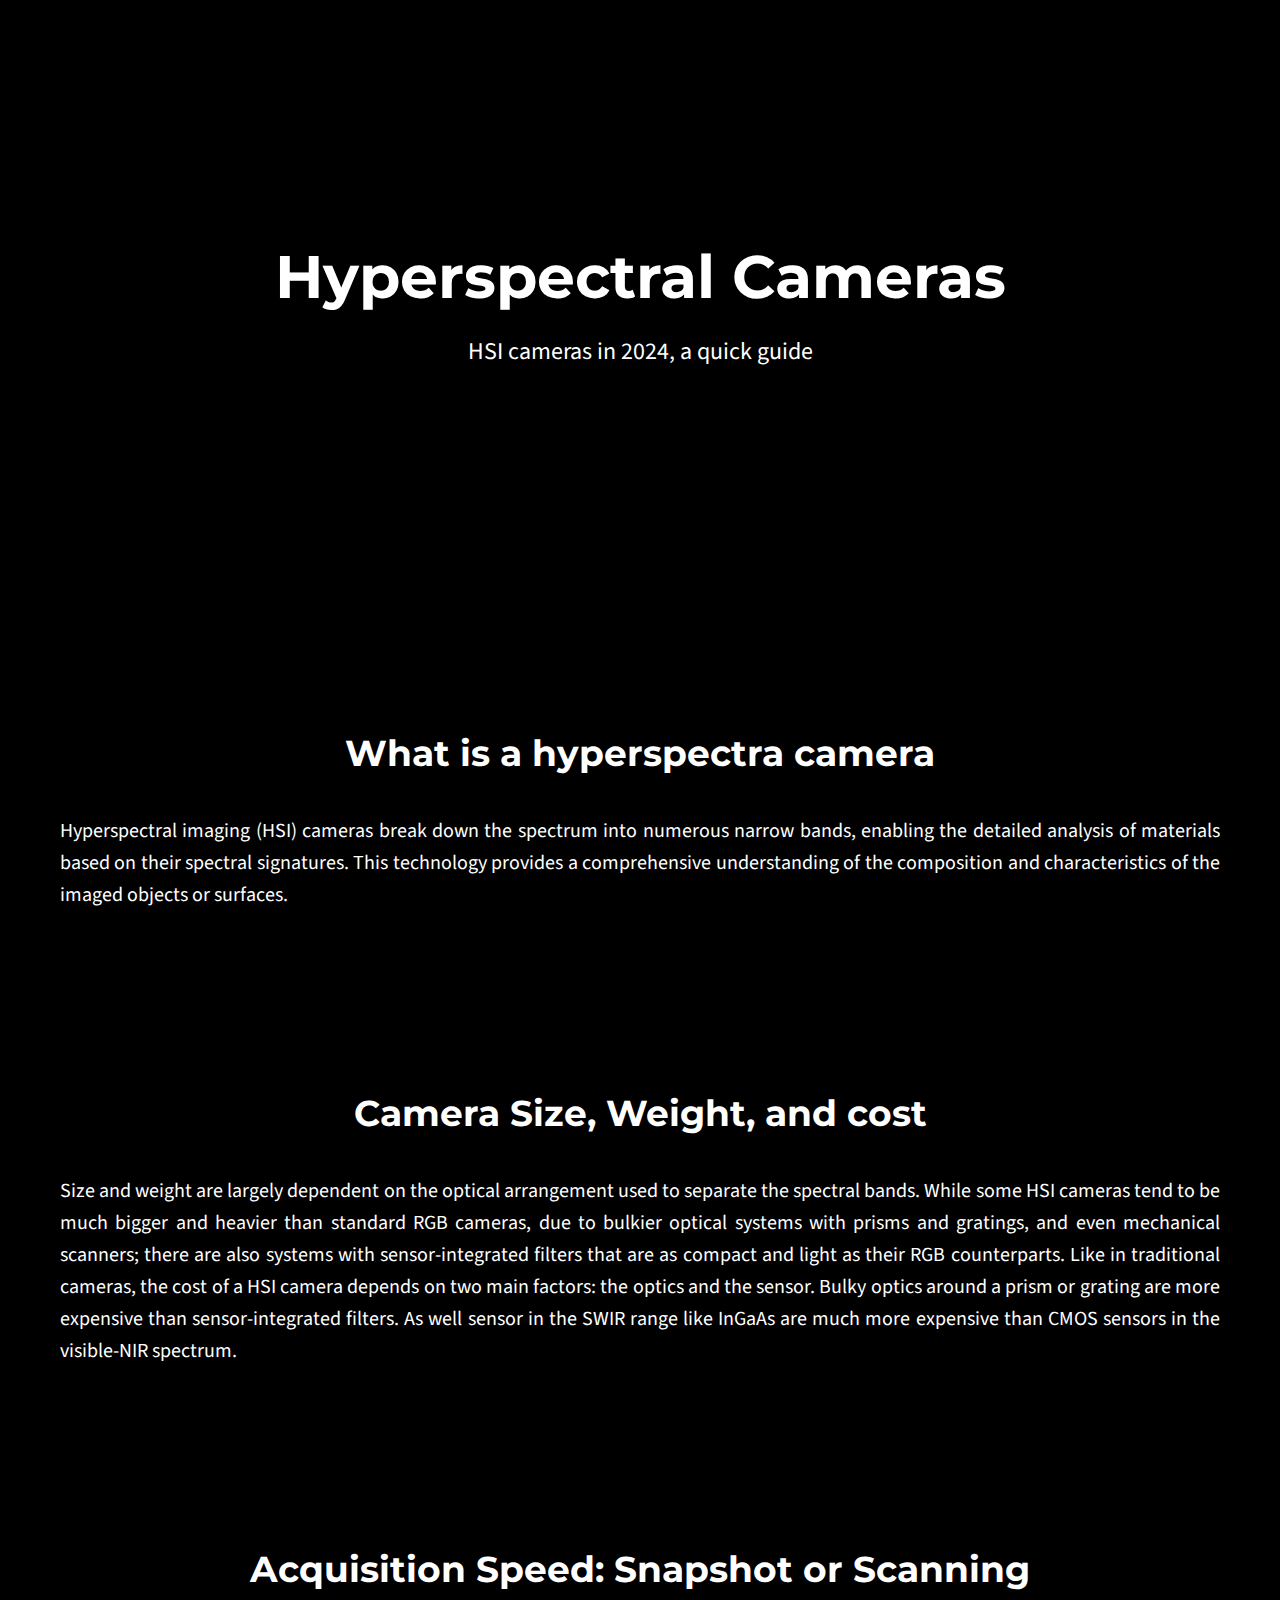
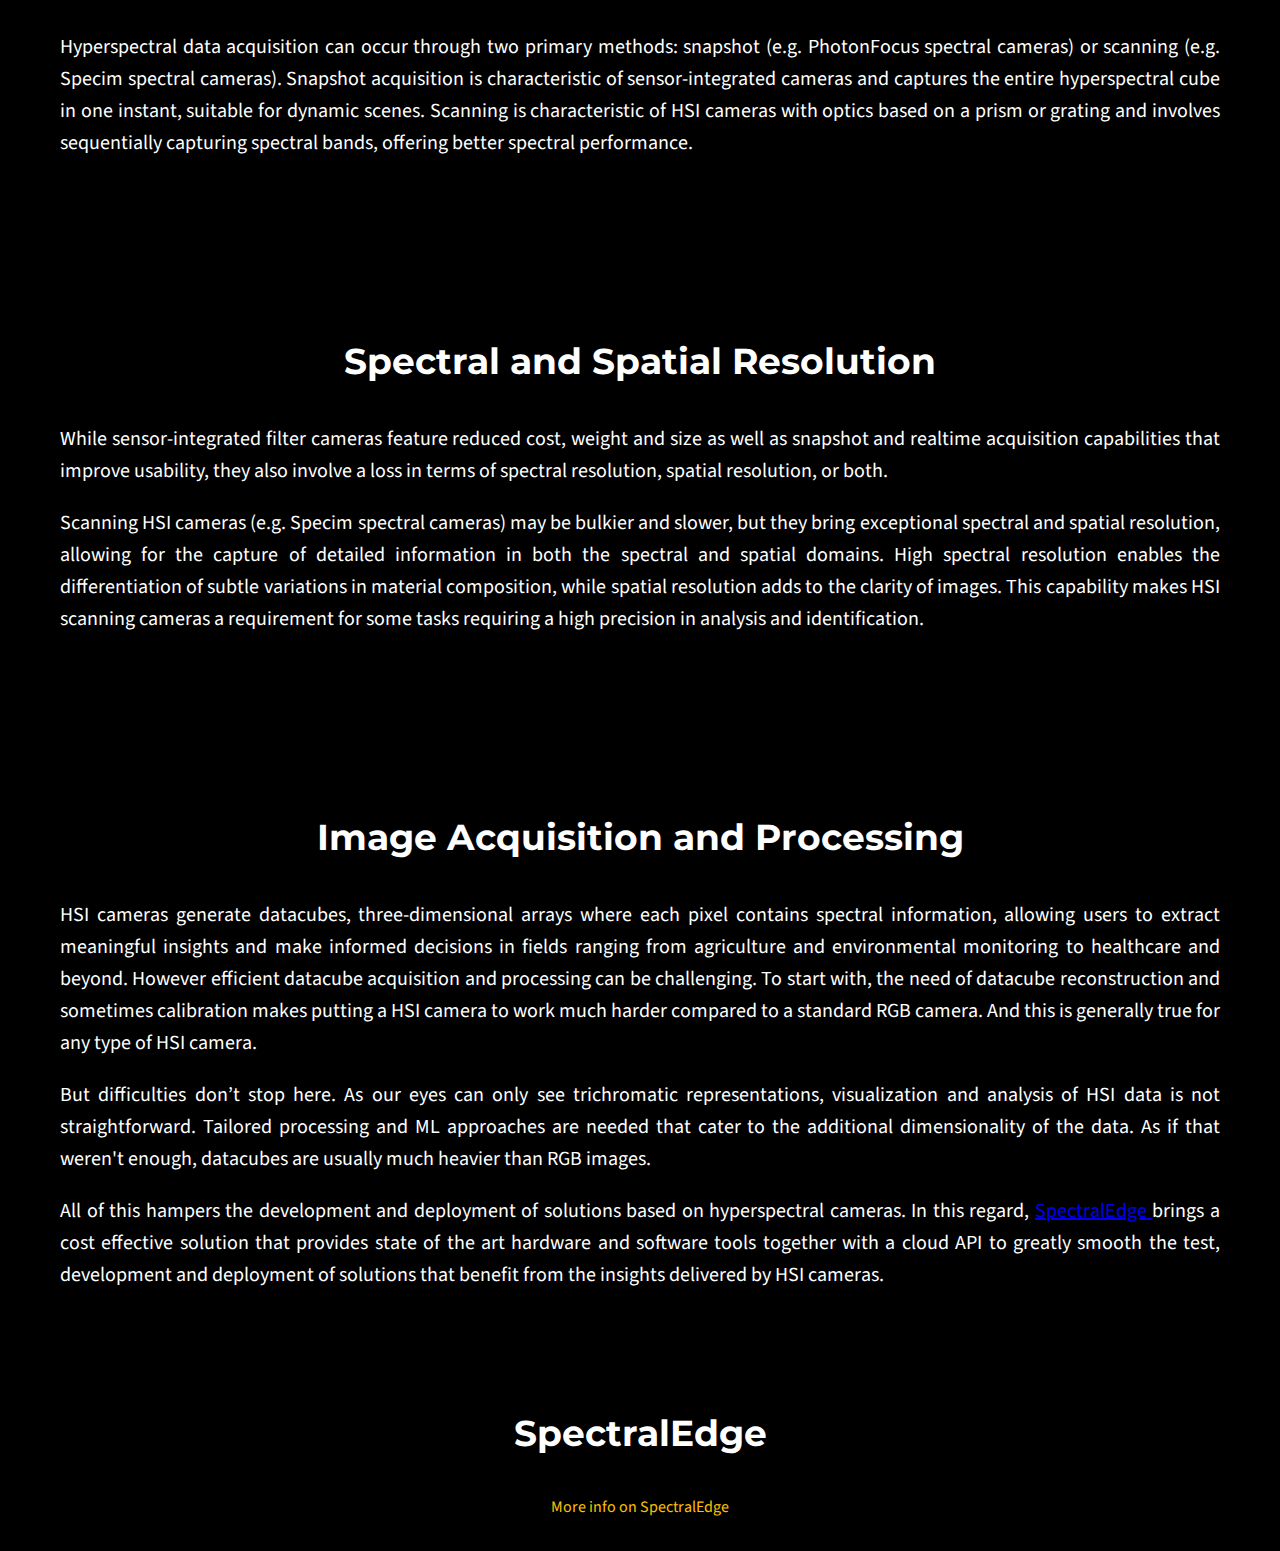
==== hyperspectral-cameras/index.html @ 27cb59bf "add cameras page" ====
<!DOCTYPE html>
<html lang="en">
  <head>
    <meta charset="UTF-8" />
    <meta name="viewport" content="width=device-width, initial-scale=1.0" />
    <title>Hyperspectral Cameras</title>
    <meta
      name="description"
      content="Hyperspectral cameras in 2024, a quick guide."
    />
    <link rel="canonical" href="https://spectral-edge.github.io/hyperspectral-sensor/" />
    <link rel="stylesheet" href="/main.css" />
  </head>
  <body>
    <section class="hero">
      <div class="container">
        <h1>Hyperspectral Cameras</h1>
        <p>
            HSI cameras in 2024, a quick guide
        </p>
      </div>
    </section>
    <section class="content">
      <div class="container">
        <h2>What is a hyperspectra camera</h2>
        <p> 
          Hyperspectral imaging (HSI) cameras break down the spectrum into numerous 
          narrow bands, enabling the detailed analysis of materials based on their 
          spectral signatures. This technology provides a comprehensive understanding 
          of the composition and characteristics of the imaged objects or surfaces. 
        </p>
      </div>
    </section>
    <section class="content">
      <div class="container">
        <h2>Camera Size, Weight, and cost</h2>
        <p>
          Size and weight are largely dependent on the optical arrangement used to 
          separate the spectral bands. While some HSI cameras tend to be much bigger 
          and heavier than standard RGB cameras, due to bulkier optical systems with 
          prisms and gratings, and even mechanical scanners; there are also systems 
          with sensor-integrated filters that are as compact and light as their RGB 
          counterparts.   Like in traditional cameras, the cost of a HSI camera depends 
          on two main factors: the optics and the sensor. Bulky optics around a prism 
          or grating are more expensive than sensor-integrated filters. As well sensor 
          in the SWIR range like InGaAs are much more expensive than CMOS sensors in 
          the visible-NIR spectrum.
        </p>
      </div>
    </section>
    <section class="content">
      <div class="container">
        <h2>Acquisition Speed: Snapshot or Scanning</h2>
        <p>
            Hyperspectral data acquisition can occur through two primary methods: 
            snapshot (e.g. PhotonFocus spectral cameras) or scanning (e.g. Specim 
            spectral cameras). Snapshot acquisition is characteristic of sensor-integrated 
            cameras and captures the entire hyperspectral cube in one instant, suitable 
            for dynamic scenes. Scanning is characteristic of HSI cameras with optics based 
            on a prism or grating and involves sequentially capturing spectral bands, 
            offering better spectral performance. 
        </p>
      </div>
    </section>
    <section class="content">
      <div class="container">
        <h2>Spectral and Spatial Resolution</h2>
        <p>
            While sensor-integrated filter cameras feature reduced cost, weight and size 
            as well as snapshot and realtime acquisition capabilities that improve 
            usability, they also involve a loss in terms of spectral resolution, spatial 
            resolution, or both.
        </p>
        <p>
            Scanning HSI cameras (e.g. Specim spectral cameras) may be bulkier and slower, 
            but they bring exceptional spectral and spatial resolution, allowing for the 
            capture of detailed information in both the spectral and spatial domains. High 
            spectral resolution enables the differentiation of subtle variations in material 
            composition, while spatial resolution adds to the clarity of images. This 
            capability makes HSI scanning cameras a requirement for some tasks requiring a 
            high precision in analysis and identification.
        </p>
      </div>
    </section>
    <section class="content">
        <div class="container">
          <h2>Image Acquisition and Processing</h2>
          <p>
            HSI cameras generate datacubes, three-dimensional arrays where each pixel 
            contains spectral information, allowing users to extract meaningful insights 
            and make informed decisions in fields ranging from agriculture and environmental 
            monitoring to healthcare and beyond. However efficient datacube acquisition and 
            processing can be challenging. To start with, the need of datacube 
            reconstruction and sometimes calibration makes putting a HSI camera to work much 
            harder compared to a standard RGB camera. And this is generally true for any 
            type of HSI camera. 
          </p>
          <p>
            But difficulties don’t stop here. As our eyes can only see trichromatic 
            representations, visualization and analysis of HSI data is not straightforward. 
            Tailored processing and ML approaches are needed that cater to the additional 
            dimensionality of the data. As if that weren't enough, datacubes are usually 
            much heavier than RGB images.
          </p>
          <p>
            All of this hampers the development and deployment of solutions based on 
            hyperspectral cameras. In this regard, 
            <a href="https://spectral-edge.github.io/"> SpectralEdge </a> brings a cost 
            effective solution that provides state of the art hardware and software tools 
            together with a cloud API to greatly smooth the test, development and 
            deployment of solutions that benefit from the insights delivered by HSI cameras.
          </p>
        </div>
      </section>
        
    <footer>
      <h2>SpectralEdge</h2>
      <p>  
        <a href="https://spectral-edge.github.io/"> More info on SpectralEdge </a> 
      </p>
    </footer>
    <script
      async
      src="https://www.googletagmanager.com/gtag/js?id=G-LWBWE02746"
    ></script>
    <script>
      window.dataLayer = window.dataLayer || [];
      function gtag() {
        dataLayer.push(arguments);
      }
      gtag("js", new Date());

      gtag("config", "G-LWBWE02746");
    </script>
  </body>
</html>
---- main.css ----
@import url("https://fonts.googleapis.com/css?family=Montserrat&display=swap");
@import url("https://fonts.googleapis.com/css?family=Source+Sans+Pro&display=swap");

* {
  margin: 0;
  padding: 0;
  box-sizing: border-box;
}

body {
  font-family: "Source Sans Pro", sans-serif;
  color: #fff;
  background-color: #000;
}

h1,
h2,
h3 {
  font-family: "Montserrat", serif;
}

h1 {
  font-size: 60px;
  text-align: center;
  margin-bottom: 20px;
}

h2 {
  font-size: 36px;
  font-weight: bold;
  text-align: center;
  margin-bottom: 40px;
}

h3 {
  font-size: 24px;
  margin-bottom: 20px;
}

p {
  font-size: 20px;
  line-height: 1.6;
  margin-bottom: 20px;
}

.hero {
  display: flex;
  justify-content: center;
  align-items: center;
  text-align: center;
  padding: 240px 0;
}

.hero p {
  font-size: 24px;
  margin-bottom: 40px;
}

.hero .cta a {
  padding: 18px 36px;
}

.cta {
  display: flex;
  justify-content: center;
  align-items: center;
  margin-top: auto;
}

.cta a {
  display: inline-block;
  background-color: #ffc100;
  color: #000;
  text-decoration: none;
  padding: 14px 24px;
  border-radius: 5px;
  font-size: 20px;
  transition: background-color 0.2s ease-in-out;
}

.cta a:hover {
  background-color: #fff;
}

.content {
  padding: 80px 0;
}

.content {
  text-align: justify;
}

.container {
  max-width: 1200px;
  margin: 0 auto;
  padding: 0 20px;
}

.options {
  display: flex;
  flex-wrap: wrap;
  justify-content: space-between;
  margin: 80px auto;
  max-width: 1200px;
}

.option {
  width: 30%;
  padding: 40px 20px;
  border-radius: 10px;
  border: 1px solid #ffc100;
  box-shadow: 0 0 10px rgba(255, 193, 0, 0.8);
  margin-bottom: 40px;
  text-align: center;
  flex-direction: column;
  display: flex;
}

footer {
  padding: 20px;
  text-align: center;
}

footer p {
  font-size: 16px;
  margin-bottom: 10px;
}

footer a {
  color: #ffc100;
  text-decoration: none;
}

@media screen and (max-width: 767px) {
  h1 {
    font-size: 48px;
  }

  .options {
    flex-direction: column;
  }

  .option {
    width: 100%;
  }
}
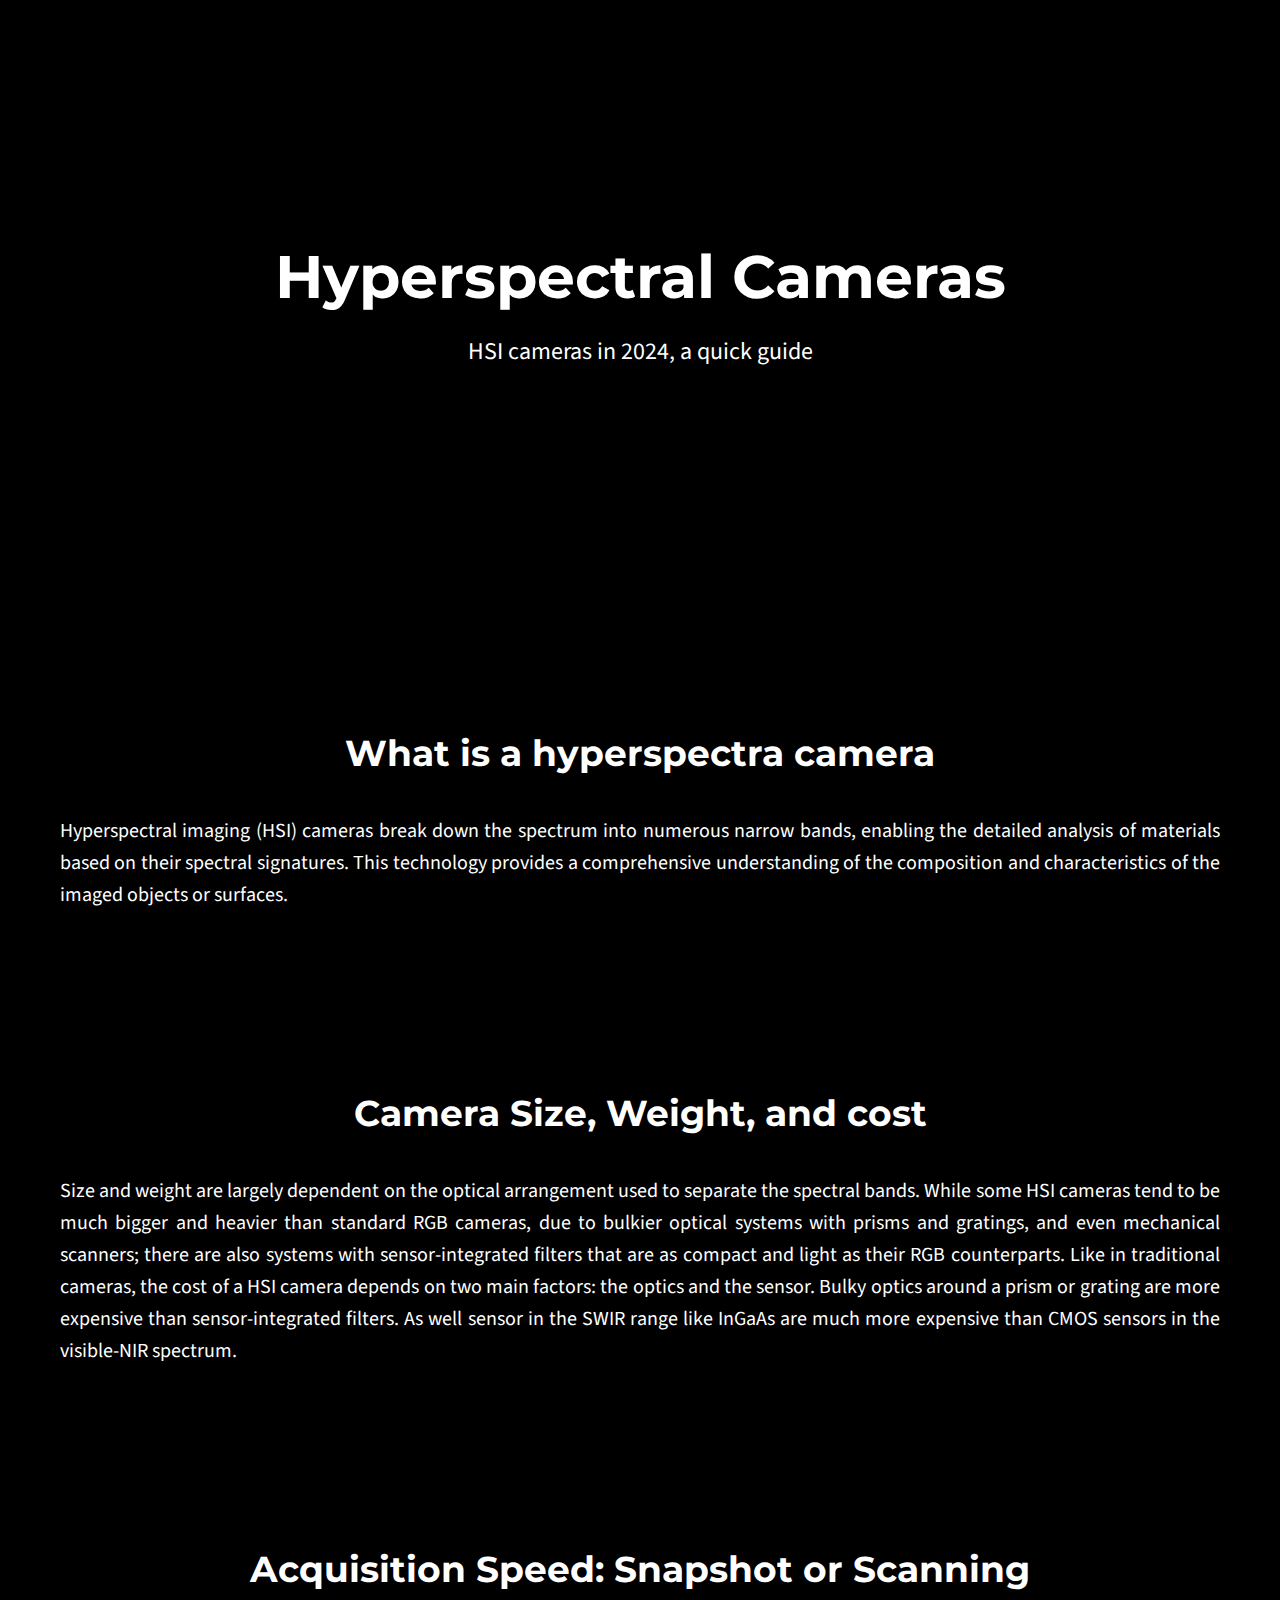
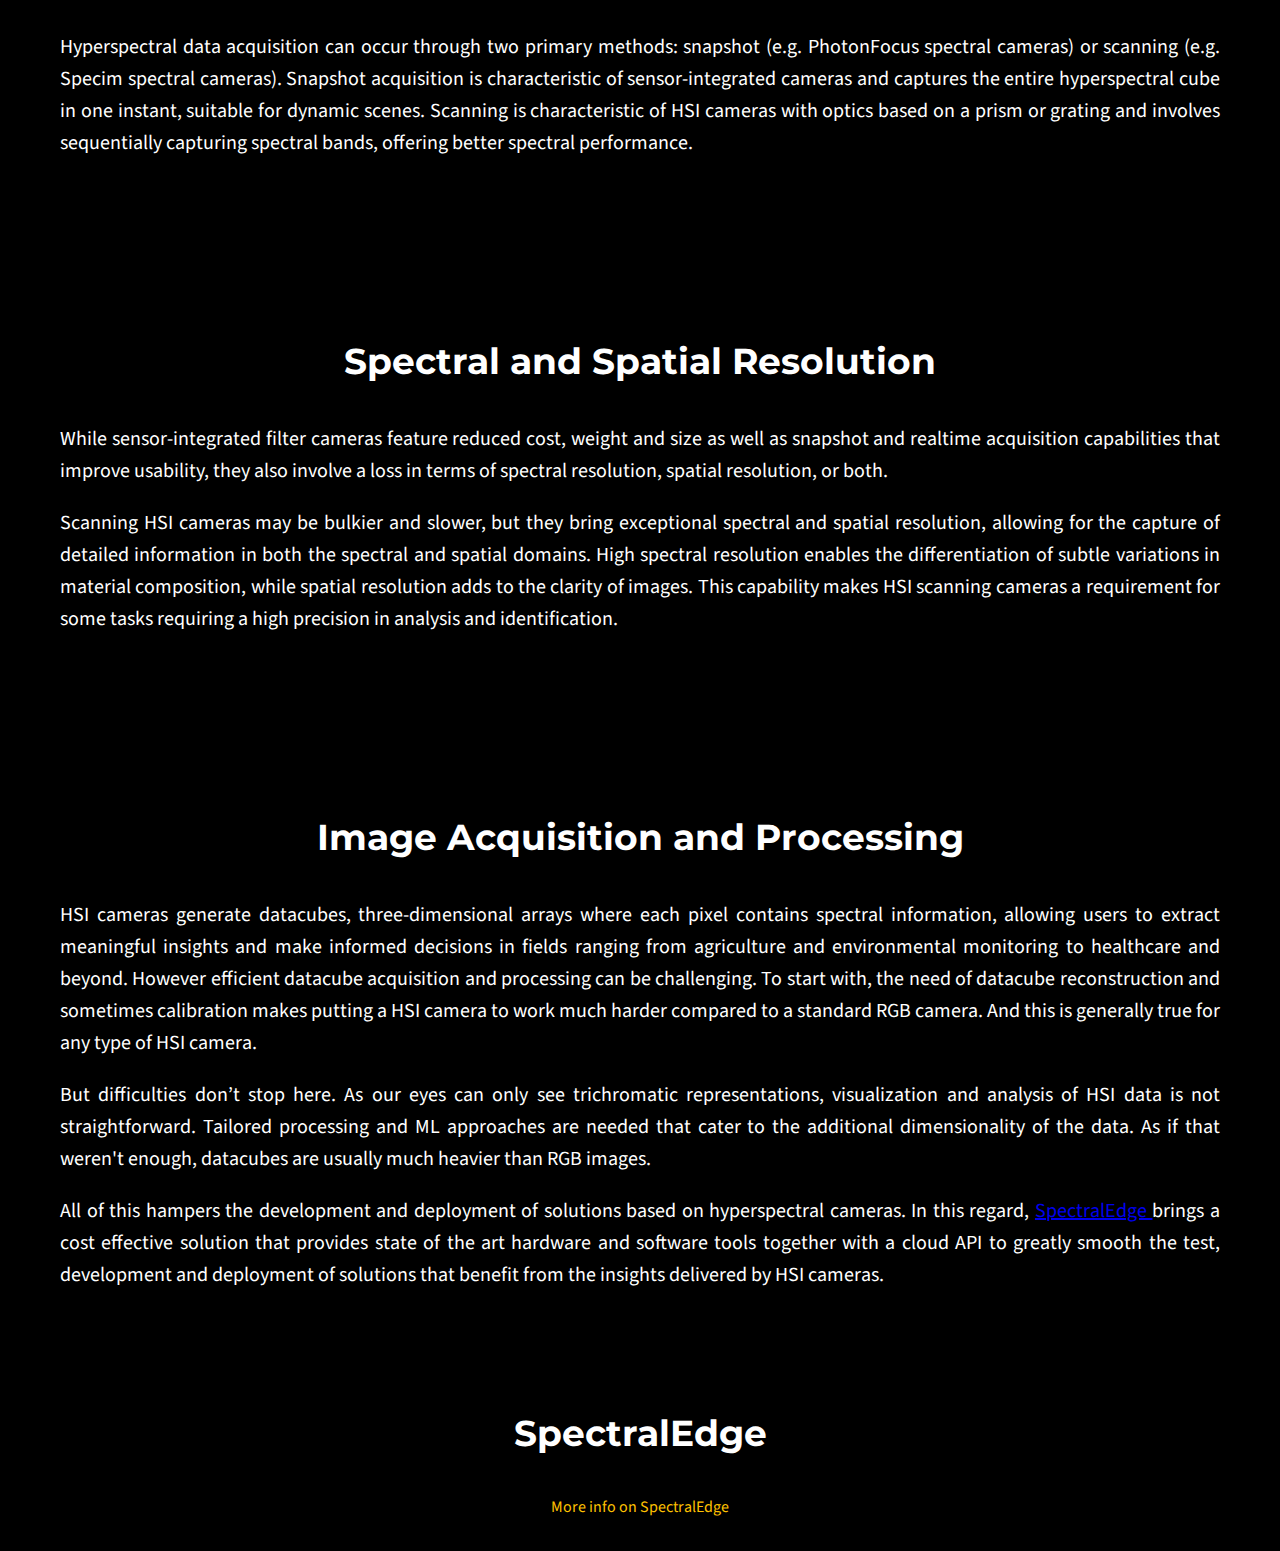
==== commit 95bacfa1: "cameras page" ====
--- a/hyperspectral-cameras/index.html
+++ b/hyperspectral-cameras/index.html
@@ -72,7 +72,7 @@
             resolution, or both.
         </p>
         <p>
-            Scanning HSI cameras (e.g. Specim spectral cameras) may be bulkier and slower, 
+            Scanning HSI cameras may be bulkier and slower, 
             but they bring exceptional spectral and spatial resolution, allowing for the 
             capture of detailed information in both the spectral and spatial domains. High 
             spectral resolution enables the differentiation of subtle variations in material 
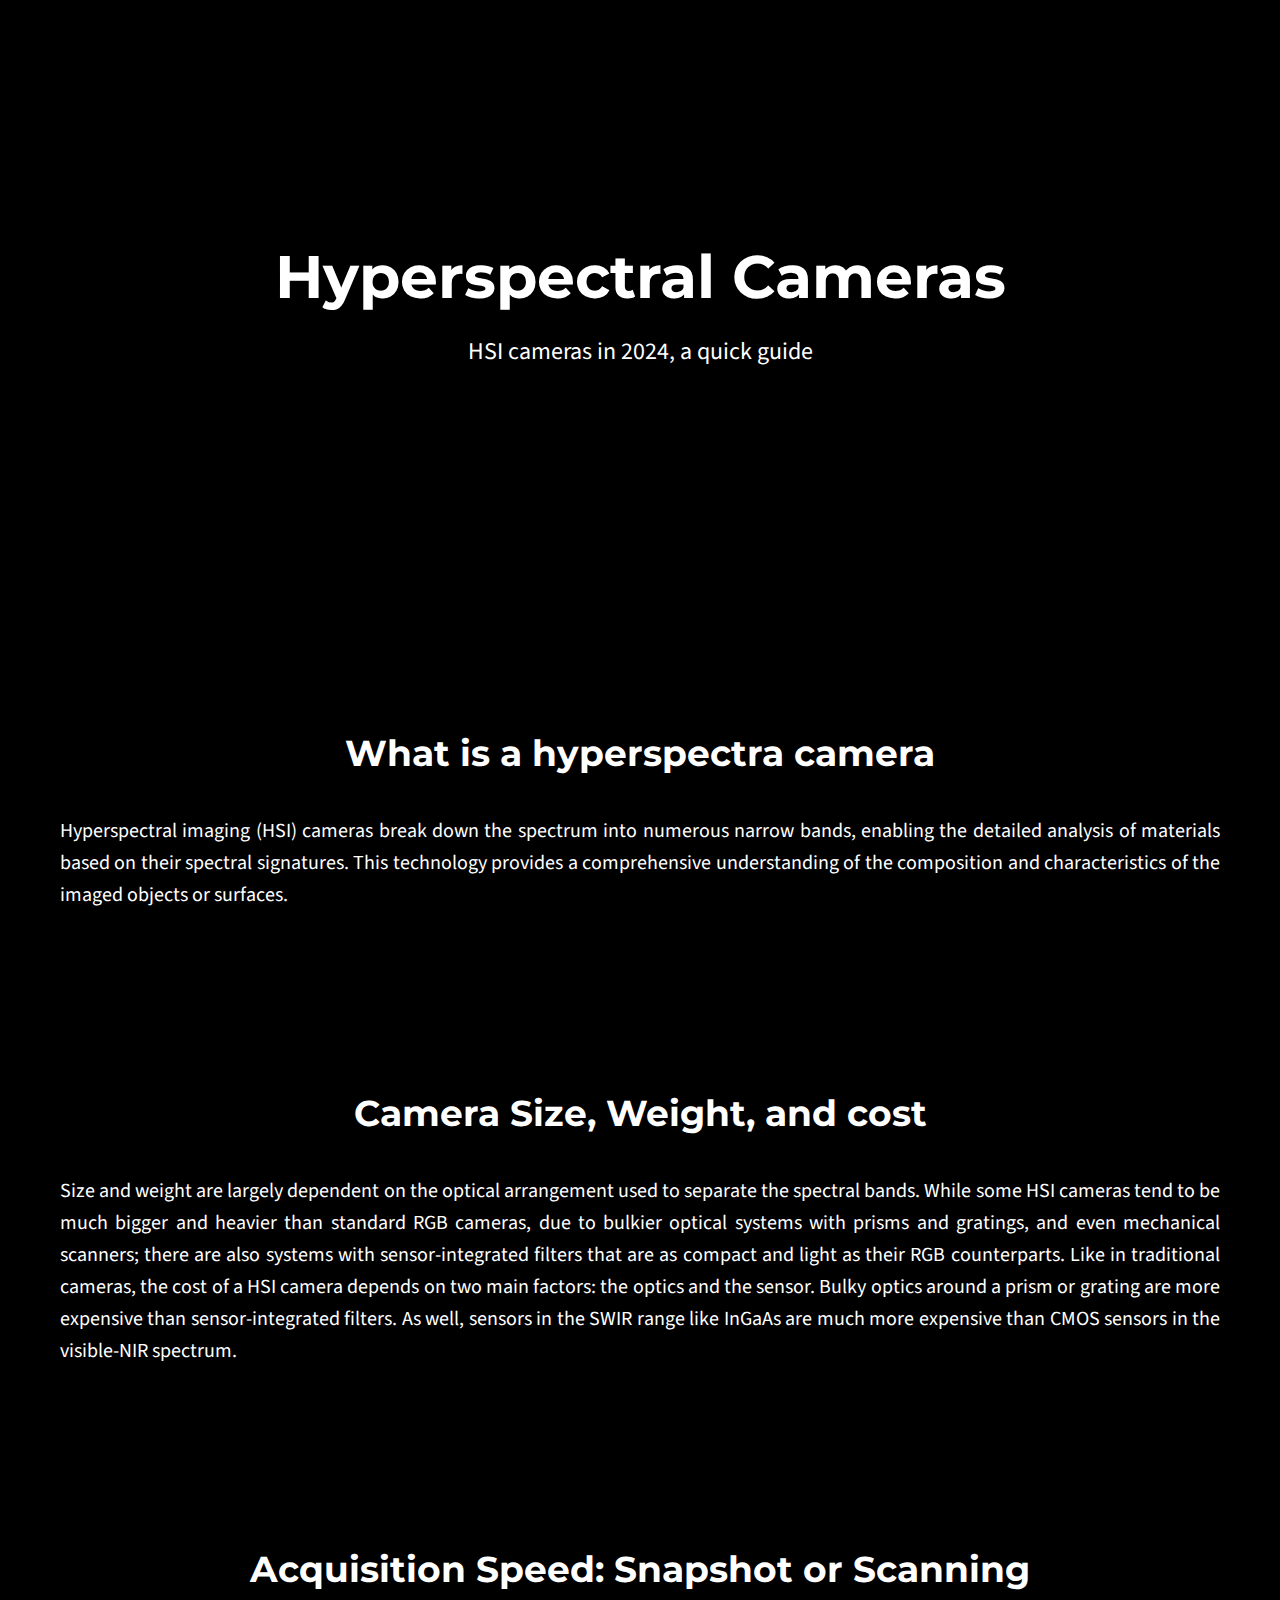
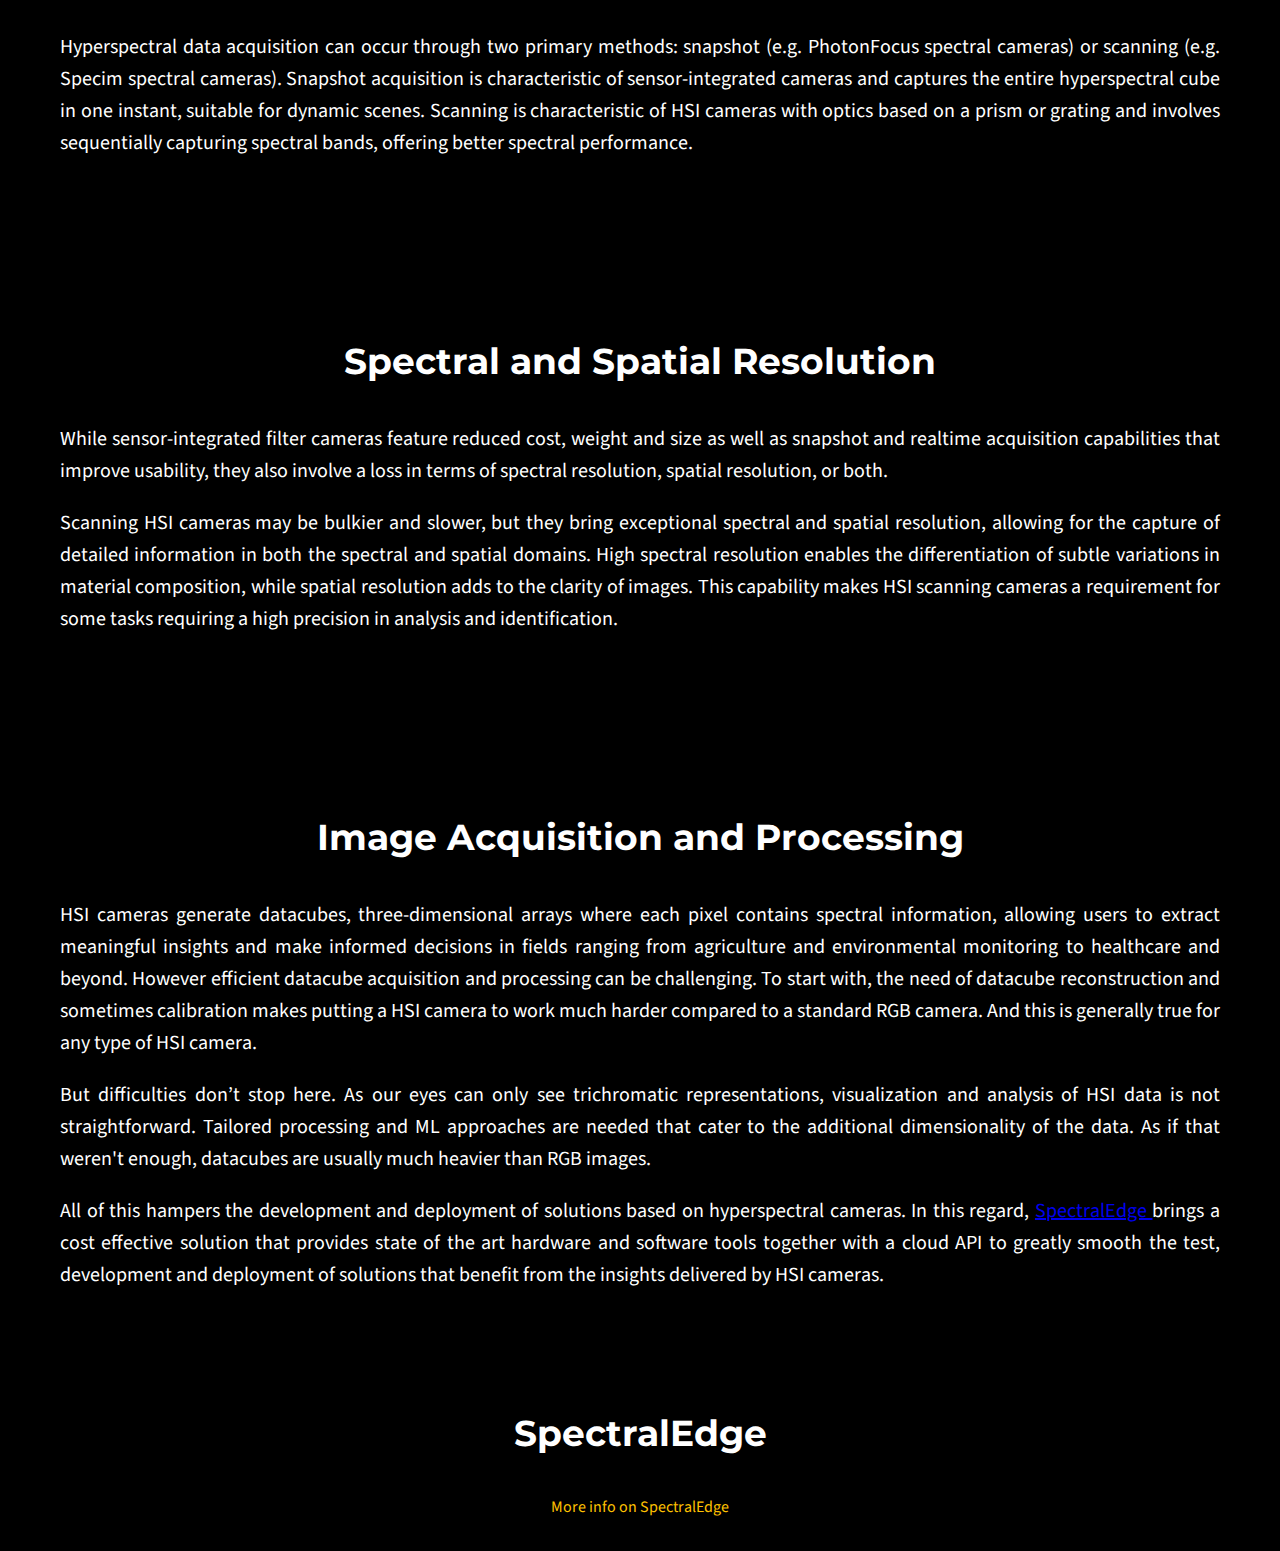
==== commit cae34cb3: "cameras page" ====
--- a/hyperspectral-cameras/index.html
+++ b/hyperspectral-cameras/index.html
@@ -42,7 +42,7 @@
           with sensor-integrated filters that are as compact and light as their RGB 
           counterparts.   Like in traditional cameras, the cost of a HSI camera depends 
           on two main factors: the optics and the sensor. Bulky optics around a prism 
-          or grating are more expensive than sensor-integrated filters. As well sensor 
+          or grating are more expensive than sensor-integrated filters. As well, sensors 
           in the SWIR range like InGaAs are much more expensive than CMOS sensors in 
           the visible-NIR spectrum.
         </p>
